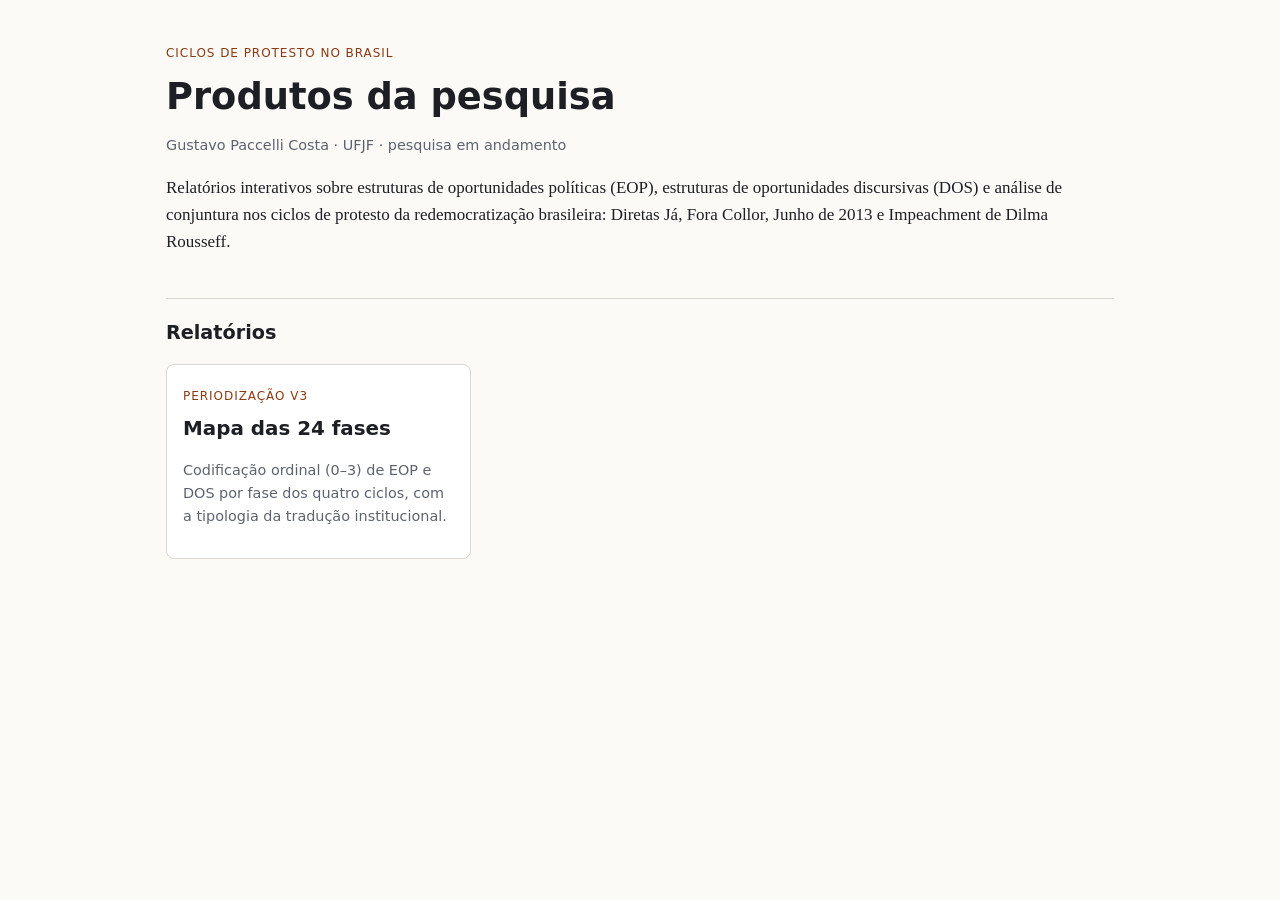
==== produtos/index.html @ f3085784 "feat(produtos): pasta de relatórios interativos e mapa das 24 fases - produtos/: vitrine (index.html" ====
<!doctype html>
<html lang="pt-BR">
<head>
<meta charset="utf-8">
<meta name="viewport" content="width=device-width, initial-scale=1">
<title>Ciclos de Protesto: Produtos</title>
<meta name="description" content="Relatórios interativos da pesquisa Ciclos de Protesto no Brasil (Gustavo Paccelli Costa, UFJF).">
<link rel="stylesheet" href="estilo.css">
</head>
<body>
<main>
  <p class="kicker">Ciclos de Protesto no Brasil</p>
  <h1>Produtos da pesquisa</h1>
  <p class="meta">Gustavo Paccelli Costa · UFJF · pesquisa em andamento</p>
  <p>Relatórios interativos sobre estruturas de oportunidades políticas (EOP), estruturas de oportunidades discursivas (DOS) e análise de conjuntura nos ciclos de protesto da redemocratização brasileira: Diretas Já, Fora Collor, Junho de 2013 e Impeachment de Dilma Rousseff.</p>
  <h2>Relatórios</h2>
  <div class="cards">
    <a class="card" href="mapa-fases/">
      <span class="kicker">Periodização v3</span>
      <h3>Mapa das 24 fases</h3>
      <p class="meta">Codificação ordinal (0–3) de EOP e DOS por fase dos quatro ciclos, com a tipologia da tradução institucional.</p>
    </a>
  </div>
</main>
</body>
</html>
---- produtos/estilo.css ----
/* Estilo comum dos produtos. Cores como tokens; modo escuro automático. */
:root {
  --bg: #fbfaf7; --fg: #1d1f24; --muted: #5d636e; --line: #dcd8cf; --card: #ffffff;
  --accent: #8a3b12;
  /* escala sequencial 0–3 (ordinal) */
  --s0: #f1ece2; --s1: #e8b48a; --s2: #c8662f; --s3: #7a2a0a;
  --s0-fg: #1d1f24; --s1-fg: #1d1f24; --s2-fg: #ffffff; --s3-fg: #ffffff;
  --na: repeating-linear-gradient(45deg, transparent 0 4px, var(--line) 4px 6px);
  --font: "Source Serif 4", Georgia, serif; --sans: "Inter", system-ui, sans-serif;
}
@media (prefers-color-scheme: dark) {
  :root:not([data-theme="light"]) {
    --bg: #15171b; --fg: #e9e6df; --muted: #a2a7b1; --line: #33373f; --card: #1d2026;
    --accent: #f0a06a;
    --s0: #2a2d33; --s1: #6e3b1d; --s2: #c0612b; --s3: #f2a46c;
    --s0-fg: #e9e6df; --s1-fg: #ffffff; --s2-fg: #ffffff; --s3-fg: #15171b;
  }
}
:root[data-theme="dark"] {
  --bg: #15171b; --fg: #e9e6df; --muted: #a2a7b1; --line: #33373f; --card: #1d2026;
  --accent: #f0a06a;
  --s0: #2a2d33; --s1: #6e3b1d; --s2: #c0612b; --s3: #f2a46c;
  --s0-fg: #e9e6df; --s1-fg: #ffffff; --s2-fg: #ffffff; --s3-fg: #15171b;
}
* { box-sizing: border-box; }
body { margin: 0; background: var(--bg); color: var(--fg); font: 17px/1.6 var(--font); }
main { max-width: 980px; margin: 0 auto; padding: 32px 16px 64px; }
h1, h2, h3, nav, table, .meta, .sans { font-family: var(--sans); }
h1 { font-size: clamp(1.6rem, 4vw, 2.3rem); line-height: 1.2; margin: .2em 0 .3em; }
h2 { font-size: 1.2rem; margin-top: 2.2em; border-top: 1px solid var(--line); padding-top: 1em; }
a { color: var(--accent); }
.meta { color: var(--muted); font-size: .9rem; }
.kicker { font-family: var(--sans); text-transform: uppercase; letter-spacing: .08em; font-size: .75rem; color: var(--accent); }
.nota { border-left: 3px solid var(--accent); padding: .4em 1em; background: var(--card); font-size: .95rem; }
.cards { display: grid; grid-template-columns: repeat(auto-fill, minmax(260px, 1fr)); gap: 16px; }
.card { background: var(--card); border: 1px solid var(--line); border-radius: 8px; padding: 16px; text-decoration: none; color: inherit; display: block; }
.card:hover { border-color: var(--accent); }
.card h3 { margin: .2em 0; }
.scroll { overflow-x: auto; }
code, pre { font-size: .85em; overflow-wrap: anywhere; }
pre { background: var(--card); border: 1px solid var(--line); padding: 12px; white-space: pre-wrap; }
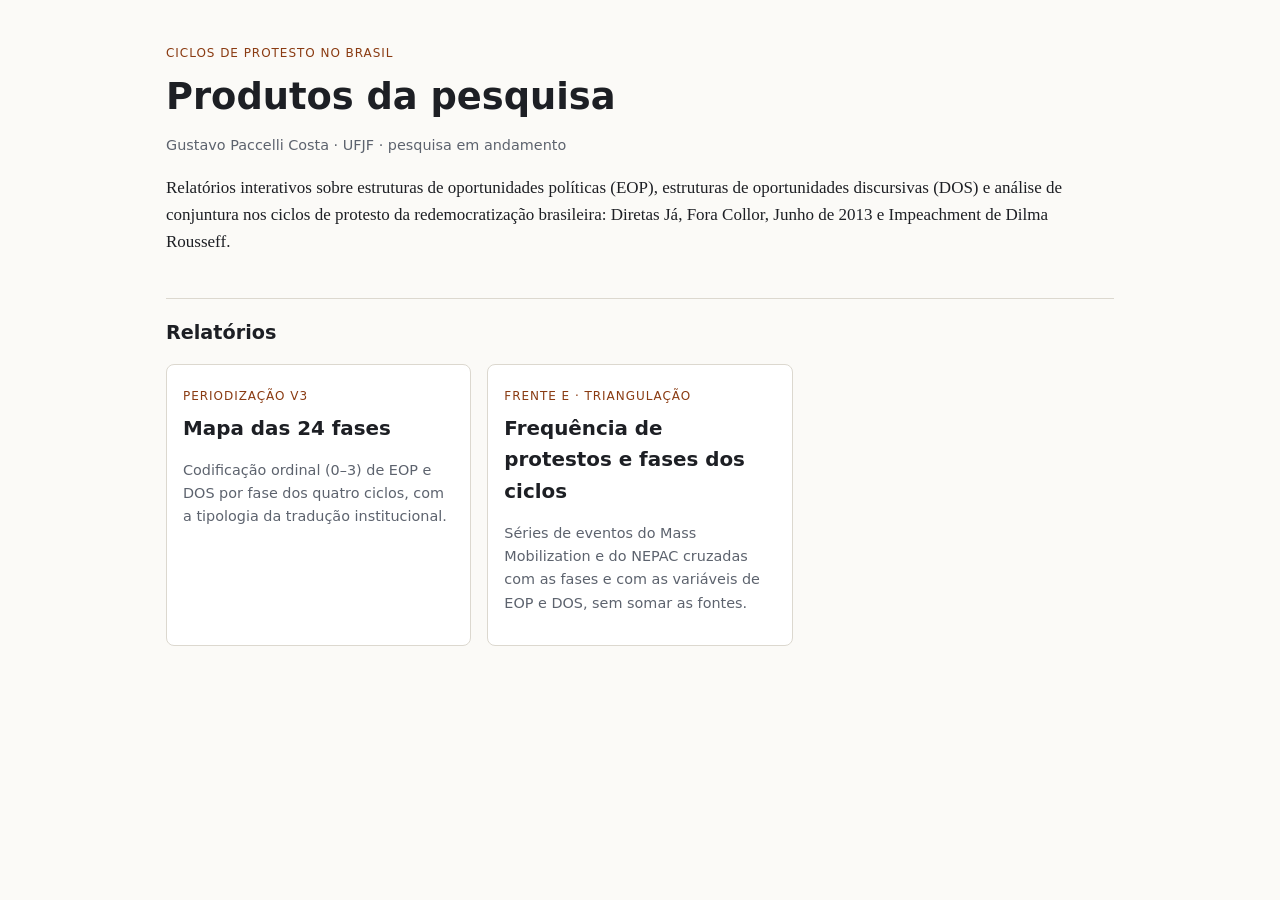
==== commit 039140a2: "feat(E1): reconstrói o cruzamento MM × NEPAC × fases e publica o painel Os arquivos do PR #12 nunca " ====
--- a/produtos/index.html
+++ b/produtos/index.html
@@ -20,6 +20,11 @@
       <h3>Mapa das 24 fases</h3>
       <p class="meta">Codificação ordinal (0–3) de EOP e DOS por fase dos quatro ciclos, com a tipologia da tradução institucional.</p>
     </a>
+    <a class="card" href="e1-triangulacao/">
+      <span class="kicker">Frente E · Triangulação</span>
+      <h3>Frequência de protestos e fases dos ciclos</h3>
+      <p class="meta">Séries de eventos do Mass Mobilization e do NEPAC cruzadas com as fases e com as variáveis de EOP e DOS, sem somar as fontes.</p>
+    </a>
   </div>
 </main>
 </body>
